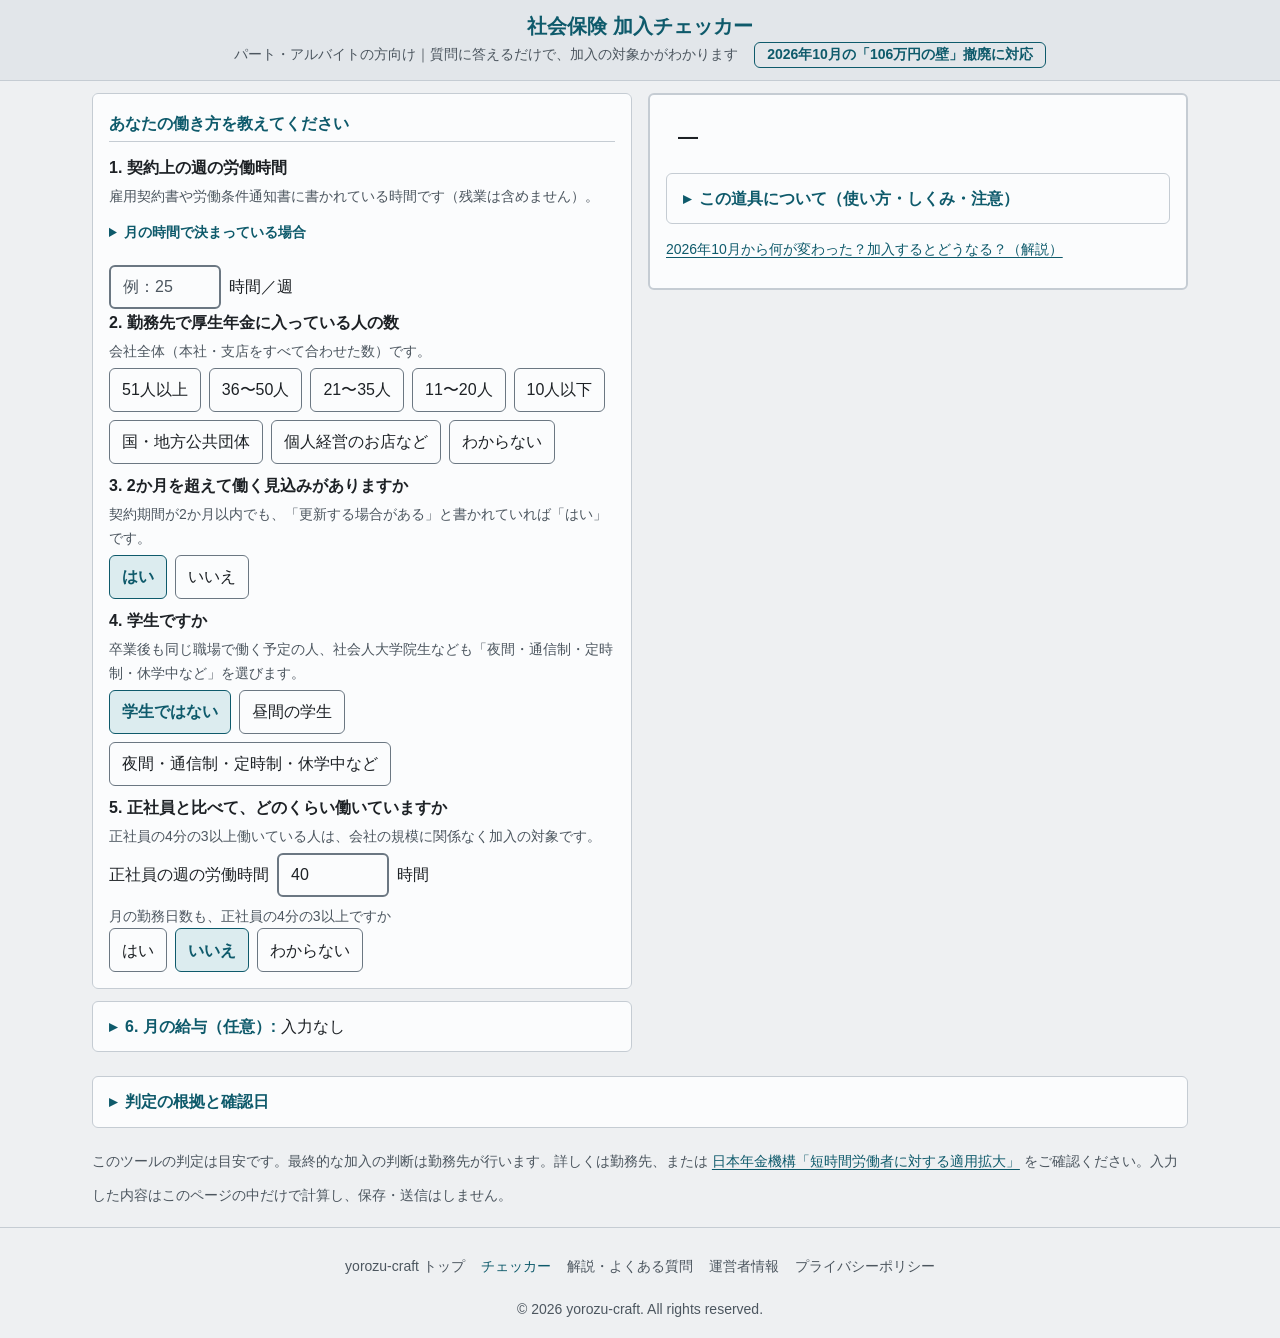
==== index.html @ f006024e "画面に「この道具について」（WRITING 1 章。中身は使い方ページの要約。ROADMAP 7.167 の群 A） Co-Authored-By: Claude Opus 5.5 <noreply@" ====
<!DOCTYPE html>
<html lang="ja">
<head>
  <meta charset="UTF-8">
  <meta name="viewport" content="width=device-width, initial-scale=1.0">
  <title>社会保険 加入チェッカー｜2026年10月の適用拡大・106万円の壁撤廃に対応</title>
  <meta name="description" content="パート・アルバイトの方が、自分が社会保険（厚生年金・健康保険）の加入対象かを質問に答えるだけで確認できる無料ツール。2026年10月の賃金要件（106万円の壁）撤廃と、2027年以降の企業規模要件の縮小に対応。保険料の目安も表示します。">
  <meta name="keywords" content="社会保険,加入条件,パート,アルバイト,106万円の壁,撤廃,2026年10月,適用拡大,週20時間,厚生年金,健康保険">
  <meta name="author" content="yorozu-craft">
  <meta name="robots" content="index, follow">
  <link rel="canonical" href="https://yorozu-craft.com/shaho-check/">

  <meta property="og:title" content="社会保険 加入チェッカー｜2026年10月の適用拡大に対応">
  <meta property="og:description" content="パート・アルバイトの方が、自分が社会保険の加入対象かを質問に答えるだけで確認できる無料ツール。106万円の壁の撤廃に対応。">
  <meta property="og:type" content="website">
  <meta property="og:url" content="https://yorozu-craft.com/shaho-check/">
  <meta property="og:site_name" content="yorozu-craft">
  <meta property="og:locale" content="ja_JP">
  <meta property="og:image" content="https://yorozu-craft.com/shaho-check/og-image.png">
  <meta property="og:image:width" content="1200">
  <meta property="og:image:height" content="630">
  <meta name="twitter:card" content="summary_large_image">
  <meta name="theme-color" content="#eef0f2" media="(prefers-color-scheme: light)">
  <meta name="theme-color" content="#15191d" media="(prefers-color-scheme: dark)">

  <script type="application/ld+json">
  {
    "@context": "https://schema.org",
    "@type": "WebApplication",
    "name": "社会保険 加入チェッカー",
    "description": "パート・アルバイトの方が、社会保険（厚生年金・健康保険）の加入対象かを確認できる無料ツール。2026年10月の賃金要件撤廃と企業規模要件の段階的な縮小に対応。",
    "url": "https://yorozu-craft.com/shaho-check/",
    "applicationCategory": "UtilitiesApplication",
    "operatingSystem": "All",
    "offers": { "@type": "Offer", "price": "0", "priceCurrency": "JPY" },
    "inLanguage": "ja"
  }
  </script>

  <!-- Google AdSense（サイト所有確認 + 広告配信スクリプト） -->
  <meta name="google-adsense-account" content="ca-pub-5375267956079717">
  <script async src="https://pagead2.googlesyndication.com/pagead/js/adsbygoogle.js?client=ca-pub-5375267956079717"
     crossorigin="anonymous"></script>

  <link rel="icon" href="./favicon.svg" type="image/svg+xml">
  <link rel="manifest" href="/manifest.webmanifest">
  <link rel="stylesheet" href="./style.css">
</head>
<body>

  <!-- 上端の固定バー（SCREEN.md 1.1・D59）。判定が出て、結果が画面の外にあるときだけ screen.js が出す。読み込み時は hidden -->
  <div class="fixed-bar" id="fixbar" role="status" hidden>
    <a href="#result"><span id="fixbar-text"></span> ▸ 結果へ</a>
  </div>

  <header class="app-header">
    <h1>社会保険 加入チェッカー</h1>
    <p class="subtitle">パート・アルバイトの方向け｜質問に答えるだけで、加入の対象かがわかります</p>
    <span class="badge">2026年10月の「106万円の壁」撤廃に対応</span>
  </header>

  <main class="app-main">

    <!-- 画面の骨組み「入力 → 結果」（yorozu-plans の docs/SCREEN.md 1.1）。1〜5 の質問 → 判定の結果 → 6（任意）の details -->
    <form id="check-form" novalidate>
      <fieldset class="card req">
      <legend>あなたの働き方を教えてください</legend>

      <!-- 1. 週の労働時間 -->
      <div class="q">
        <label class="q-title" for="weekly-hours">1. 契約上の週の労働時間</label>
        <p class="hint">雇用契約書や労働条件通知書に書かれている時間です（残業は含めません）。</p>
        <details class="more"><summary>月の時間で決まっている場合</summary><p class="hint">「月の時間 × 12 ÷ 52」で週に直します。</p></details>
        <div class="num-row">
          <input type="number" id="weekly-hours" name="weeklyHours" min="0" max="80" step="0.5" inputmode="decimal" placeholder="例：25">
          <span>時間／週</span>
        </div>
      </div>

      <!-- 2. 勤務先の規模 -->
      <fieldset class="q">
        <legend>2. 勤務先で厚生年金に入っている人の数</legend>
        <p class="hint">会社全体（本社・支店をすべて合わせた数）です。</p>
        <div class="choices">
          <label><input type="radio" name="employer" value="51+">51人以上</label>
          <label><input type="radio" name="employer" value="36-50">36〜50人</label>
          <label><input type="radio" name="employer" value="21-35">21〜35人</label>
          <label><input type="radio" name="employer" value="11-20">11〜20人</label>
          <label><input type="radio" name="employer" value="1-10">10人以下</label>
          <label><input type="radio" name="employer" value="public">国・地方公共団体</label>
          <label><input type="radio" name="employer" value="sole">個人経営のお店など</label>
          <label><input type="radio" name="employer" value="unknown">わからない</label>
        </div>
      </fieldset>

      <!-- 3. 雇用期間 -->
      <fieldset class="q">
        <legend>3. 2か月を超えて働く見込みがありますか</legend>
        <p class="hint">契約期間が2か月以内でも、「更新する場合がある」と書かれていれば「はい」です。</p>
        <div class="choices">
          <label><input type="radio" name="overTwoMonths" value="yes" checked>はい</label>
          <label><input type="radio" name="overTwoMonths" value="no">いいえ</label>
        </div>
      </fieldset>

      <!-- 4. 学生 -->
      <fieldset class="q">
        <legend>4. 学生ですか</legend>
        <p class="hint">卒業後も同じ職場で働く予定の人、社会人大学院生なども「夜間・通信制・定時制・休学中など」を選びます。</p>
        <div class="choices">
          <label><input type="radio" name="student" value="none" checked>学生ではない</label>
          <label><input type="radio" name="student" value="daytime">昼間の学生</label>
          <label><input type="radio" name="student" value="other">夜間・通信制・定時制・休学中など</label>
        </div>
      </fieldset>

      <!-- 5. 4分の3基準 -->
      <fieldset class="q">
        <legend>5. 正社員と比べて、どのくらい働いていますか</legend>
        <p class="hint">正社員の4分の3以上働いている人は、会社の規模に関係なく加入の対象です。</p>
        <div class="num-row">
          <label for="fulltime-hours">正社員の週の労働時間</label>
          <input type="number" id="fulltime-hours" name="fullTimeHours" min="1" max="80" step="0.5" value="40" inputmode="decimal">
          <span>時間</span>
        </div>
        <p class="sub-q">月の勤務日数も、正社員の4分の3以上ですか</p>
        <div class="choices">
          <label><input type="radio" name="daysThreeQuarter" value="yes">はい</label>
          <label><input type="radio" name="daysThreeQuarter" value="no" checked>いいえ</label>
          <label><input type="radio" name="daysThreeQuarter" value="unknown">わからない</label>
        </div>
      </fieldset>
      </fieldset>
    </form>

    <!-- 結果（入力に合わせて自動で更新）。必須の 2 問（1 と 2）に答えるまでは「—」 -->
    <section id="result" class="card result result-card" tabindex="-1" aria-live="polite">
      <p id="result-title" class="result-title">—</p>
      <div id="result-body" hidden>
      <h3>判定の理由</h3>
      <ul id="result-reasons"></ul>
      <div id="result-notes-wrap">
        <h3>あわせて確認してください</h3>
        <ul id="result-notes"></ul>
      </div>
      <div id="premium-wrap" hidden>
        <h3>加入した場合の保険料（本人負担・月額）の目安（標準報酬月額の等級で計算）</h3>
        <table class="premium">
          <tbody>
            <tr><th>厚生年金</th><td id="p-pension"></td></tr>
            <tr><th>健康保険</th><td id="p-health"></td></tr>
            <tr><th><a href="../seido-keisan/shienkin/">子ども・子育て支援金</a></th><td id="p-kosodate"></td></tr>
            <tr class="total"><th>合計</th><td id="p-total"></td></tr>
          </tbody>
        </table>
        <p class="small">月の給与を<strong>標準報酬月額の等級</strong>（<span id="p-grade"></span>）に当てはめて計算した目安です（料率は<span id="rates-asof"></span>時点）。実際の等級は勤務先が届け出る額で決まります。<strong>40〜64歳の方は、これに介護保険料が加わります。</strong></p>
        <details class="more">
          <summary>計算のしかたと保険料調整制度</summary>
          <p class="small">等級の額 × 料率 ÷ 2（本人負担）。料率は厚生年金 18.3%、健康保険 9.9%（協会けんぽの全国平均。都道府県や加入する健康保険で違います）、子ども・子育て支援金 0.23%。等級は協会けんぽ・日本年金機構の保険料額表のとおりで、1円未満は50銭以下を切り捨て、50銭を超えると切り上げています。</p>
          <p class="small">勤務先が「保険料調整制度」を使う場合、新たに加入した人の保険料負担が通算3年間軽くなります（軽くなる割合は月収によって異なり、3年目は半分になります）。使うかどうかは勤務先が決めます。</p>
          <ul id="premium-sources" class="sources"></ul>
        </details>
      </div>
      </div>
      <!-- about-tool: 道具の説明（使い方ページの要約。WRITING 1 章） -->
      <details class="about-tool card opt no-print" id="about-tool">
        <summary>この道具について（使い方・しくみ・注意）</summary>
        <h3>社会保険 加入チェッカーでわかること</h3>
        <p>パート・アルバイトの人が、勤め先の社会保険（厚生年金・健康保険）に加入する対象かを、質問に答えて確かめます。2026 年 10 月から「月額賃金 8.8 万円以上」（106 万円の壁）の条件はなくなり、給与の額に関係なく、残る条件を満たせば対象です。</p>
        <h3>使い方の要点</h3>
        <ul>
          <li>契約上の週の労働時間・働く見込みの期間・学生かどうか・勤め先の人数に答えます。</li>
          <li>対象になる場合は、加入したときの保険料の目安も出します。</li>
        </ul>
        <h3>しくみ</h3>
        <p>残る条件は、週の労働時間が 20 時間以上、2 か月を超えて働く見込み、学生ではない、勤め先が厚生年金に入っている人が一定の人数以上の会社、の 4 つです。会社の人数の条件は 2035 年 10 月までに段階的になくなります。</p>
        <h3>注意</h3>
        <p>正社員の所定労働時間・日数の 4 分の 3 以上働いている人は、ほかの条件に関係なく対象です。130 万円の壁（配偶者の扶養）は別の仕組みです。</p>
      </details>
      <!-- /about-tool -->

      <p class="small guide-link"><a href="./guide.html">2026年10月から何が変わった？加入するとどうなる？（解説）</a></p>
    </section>

    <!-- 6. 保険料の目安（任意）。結果の後ろの details（SCREEN.md 1.1 の 4）。入力欄は form 属性で check-form に入れる -->
    <details class="card opt" id="opt-wage">
      <summary>6. 月の給与（任意）: <span class="opt-state"></span></summary>
      <div class="q">
        <label class="q-title" for="monthly-wage">6. 月の給与（任意・保険料の目安を出すため）</label>
        <p class="hint">通勤手当や毎月の手当を含めた、1か月の給与の総額です（賞与は除きます）。</p>
        <div class="num-row">
          <input type="number" id="monthly-wage" name="monthlyWage" form="check-form" min="0" step="1000" inputmode="numeric" placeholder="例：100000">
          <span>円／月</span>
        </div>
      </div>
    </details>

    <!-- 判定の根拠と確認日は details に（WRITING.md: 条文・出典の列挙は折りたたむ）。確認日から 6 か月たった注意は、閉じていても見えるよう外に出す -->
    <p id="stale-warning" class="stale" hidden>最終確認日から6か月以上たっています。制度が変わっている可能性があるため、下の公式ページで最新の情報をご確認ください。</p>
    <details class="card opt basis" id="basis">
      <summary id="basis-heading">判定の根拠と確認日</summary>
      <p>根拠: 令和7年年金制度改正法（2025年6月13日成立）、日本年金機構・厚生労働省の公式ページ。最終確認日 <time id="checked-date"></time>。</p>
      <dl class="info-list">
        <dt>根拠となる法律</dt>
        <dd>社会経済の変化を踏まえた年金制度の機能強化のための国民年金法等の一部を改正する等の法律（令和7年年金制度改正法。2025年6月13日成立）</dd>
        <dt>主な改正</dt>
        <dd>2026年10月：月額賃金8.8万円以上の条件を撤廃<br>2027年10月〜2035年10月：会社の規模の条件を段階的に縮小・撤廃</dd>
      </dl>
      <ul id="sources" class="sources"></ul>
    </details>

    <p class="disclaimer">
      このツールの判定は目安です。最終的な加入の判断は勤務先が行います。詳しくは勤務先、または
      <a href="https://www.nenkin.go.jp/service/kounen/tekiyo/jigyosho/tanjikan.html" target="_blank" rel="noopener noreferrer">日本年金機構「短時間労働者に対する適用拡大」</a>
      をご確認ください。入力した内容はこのページの中だけで計算し、保存・送信はしません。
    </p>

  </main>

  <footer class="app-footer">
    <nav class="footer-nav" aria-label="フッターナビゲーション">
      <ul>
        <li><a href="../">yorozu-craft トップ</a></li>
        <li><a href="./" aria-current="page">チェッカー</a></li>
        <li><a href="./guide.html">解説・よくある質問</a></li>
        <li><a href="../about.html">運営者情報</a></li>
        <li><a href="../privacy-policy.html">プライバシーポリシー</a></li>
      </ul>
    </nav>
    <p>&copy; 2026 yorozu-craft. All rights reserved.</p>
    <!-- AD_PLACEHOLDER: 広告の位置を指定する場合はここに AdSense の広告ユニットを入れる（今は全ページの <head> のタグによる自動広告） -->
  </footer>

  <script src="./judge.js"></script>
  <script src="./screen.js"></script>
  <script src="./app.js"></script>
  <!-- Cloudflare Web Analytics（Cookie を使わないアクセス解析） --><script type='module' src='https://static.cloudflareinsights.com/beacon.min.js' data-cf-beacon='{"token": "b79bf821e1fd4b6683866d493b1de426"}'></script><!-- End Cloudflare Web Analytics -->
</body>
</html>
---- style.css ----
/* ====================
   社会保険 加入チェッカー — yorozu-craft 共通の和紙風の配色
   =========================== */
/* yorozu-common:begin v2 — サイト共通の土台と皮。正本は youheioonuki.github.io の tools/common/v2/base.css と skin.css（yorozu-plans DESIGN.md）。
   この begin〜end の間は手で直さない（tools/sync-common.mjs で全ツールに配る。ツール固有の上書きは end の後に書く） */
/* yorozu-common v2 土台の層（yorozu-plans ROADMAP 7.98 D369、DESIGN.md）。すべてのページ（見せる・遊ぶ・世界を持つページも）に当てる。
   見た目（色・字・面）は持たない: リセット、押せる高さ、フォーカスの輪、入力の字の大きさ、読み上げの隠し字、動きを減らす設定、印刷で広告を出さない。
   色の値は各ページか共通の皮（skin.css）が --focus-ring・--focus・--muted・--error を決める。無ければ下の既定
   出どころ（v1 から引き継ぎ。2026-10-03 確認、yorozu-plans 企画書 59）: デジタル庁デザインシステム https://design.digital.go.jp/dads/ のコンテンツを加工して作成
   （フォーカスの輪・字の大きさの下限・入力欄のエラー表示。値は @digital-go-jp/design-tokens 2.0.1、MIT, (c) 2023 デジタル庁）。
   GOV.UK Frontend 6.5.1（MIT, (c) Crown copyright）の考え方: visually-hidden、エラーの文の前に読み上げ用の語 */
:root { --tap: 44px; --sp-1: 0.25rem; --sp-2: 0.5rem; --sp-3: 0.75rem; --sp-4: 1rem; --sp-6: 1.5rem; --sp-8: 2rem; --fs-s: 0.875rem; --fs-m: 1rem; --fs-l: 1.25rem; --fs-xl: 1.625rem; }
*, *::before, *::after { box-sizing: border-box; margin: 0; padding: 0; }
[hidden] { display: none !important; }
html { -webkit-text-size-adjust: 100%; text-size-adjust: 100%; }
:where(a, button, input, select, textarea, summary, [tabindex]):focus-visible {
  outline: 4px solid var(--focus-ring, #000); outline-offset: 2px; box-shadow: 0 0 0 2px var(--focus, #ffd43d);
}
@media (forced-colors: active) { :where(a, button, input, select, textarea, summary):focus-visible { outline-color: Highlight; } }
:where(input, select, textarea, button) { font: inherit; color: inherit; }
:where(input:not([type="checkbox"]):not([type="radio"]):not([type="range"]), select, textarea) { font-size: max(1rem, 16px); }
:where(button, summary, [role="button"]) { min-height: var(--tap); }
/* 1 つだけで置くリンク（nav の並び、使い方から道具へ戻るカード、言語の切り替え、パンくず）も押せる高さに。文中のリンクは対象外（WCAG 2.5.8。K192 の全巡回） */
:where(nav li > a, p.card > a:only-child, .lang-switch a, .crumb a) { display: inline-flex; align-items: center; min-height: var(--tap); }
[aria-invalid="true"] { border-color: var(--error, #ce0000) !important; }
.field-error { color: var(--error, #ce0000); font-weight: 700; margin-top: var(--sp-1); }
.visually-hidden {
  position: absolute !important; width: 1px !important; height: 1px !important; margin: 0 !important; padding: 0 !important;
  overflow: hidden !important; clip-path: inset(50%) !important; white-space: nowrap !important; border: 0 !important;
}
@media (prefers-reduced-motion: reduce) { *, *::before, *::after { animation-duration: 0.01ms !important; animation-iteration-count: 1 !important; transition-duration: 0.01ms !important; scroll-behavior: auto !important; } }
@media print { ins.adsbygoogle, .google-auto-placed, iframe[id^="aswift"], iframe[id^="google_ads"] { display: none !important; } }
/* yorozu-common v2 共通の皮（B「静かな道具」。yorozu-plans ROADMAP 7.94〜7.99 D364・D366・D369、正典は DESIGN.md）。
   当てるのは計算・制度・道具・読み物・案内（docs/content-classes.csv の「皮」が「共通」）。base.css の後、ページ自身の CSS の前に読む（ページが上書きできる）。
   土台だけのページは <html data-skin="base">（CSV の「皮」から機械で付ける）で、この皮はすべて外れる。同じ CSS を共通と土台のページが使っていても出し分けられる。
   どの規則も :where() で詳細度を上げない（トークンは 0、要素の規則は要素 1 つ分のまま）。影・装飾・2 色以上の強調・端末依存の明朝は使わない */
:where(html:not([data-skin="base"])) {
  color-scheme: light dark;
  --bg: #eef0f2; --bg-2: #e2e6ea; --card: #fbfcfd; --text: #1d2125; --muted: #4c565f;
  --accent: #0e5a6b; --accent-soft: #dcecef; --on-accent: #ffffff;
  --border: #c5ccd3; --input-border: #6b7782;
  --error: #ce0000; --ok: #197a4b; --focus: #ffd43d; --focus-ring: #000;
  --font-ui: "Noto Sans JP", "Noto Sans CJK JP", "Hiragino Sans", "Hiragino Kaku Gothic ProN", Meiryo, sans-serif;
  --lh-body: 1.7; --lh-tight: 1.4; --radius: 6px; --line-input: 2px;
}
@media (prefers-color-scheme: dark) {
  :where(html:not([data-skin="base"])) {
    --bg: #15191d; --bg-2: #1c2227; --card: #1a1f24; --text: #e8ecef; --muted: #a8b3bc;
    --accent: #6fc3d4; --accent-soft: #14323a; --on-accent: #0b1a1e;
    --border: #2f373e; --input-border: #7a8792; --error: #ff8a7a; --ok: #6fcf97; --focus: #000; --focus-ring: #ffd43d;
  }
}
:where(html:not([data-skin="base"])) body { font-family: var(--font-ui); background: var(--bg); color: var(--text); line-height: var(--lh-body); font-variant-numeric: tabular-nums; }
:where(html:not([data-skin="base"])) h1 { font-size: var(--fs-xl); font-weight: 800; line-height: var(--lh-tight); }
:where(html:not([data-skin="base"])) h2 { font-size: var(--fs-l); font-weight: 800; line-height: var(--lh-tight); }
:where(html:not([data-skin="base"])) h3 { font-size: var(--fs-m); font-weight: 800; }
:where(html:not([data-skin="base"])) a { color: var(--accent); text-decoration-thickness: 1px; text-underline-offset: 3px; }
@media (hover: hover) { :where(html:not([data-skin="base"])) a:hover { text-decoration-thickness: 3px; } }
:where(html:not([data-skin="base"])) :where(input, textarea)::placeholder { color: var(--muted); opacity: 1; }
/* 部品: 入力の箱 */
:where(html:not([data-skin="base"])) :where(input:not([type="checkbox"]):not([type="radio"]):not([type="range"]), select, textarea) { border: var(--line-input) solid var(--input-border); border-radius: var(--radius); background: var(--card); min-height: var(--tap); padding: var(--sp-1) var(--sp-3); }
:where(html:not([data-skin="base"])) :where(input, select, textarea):focus { border-color: var(--text); }
/* 部品: ボタン（主は塗り、副は線） */
:where(html:not([data-skin="base"])) :where(button, .btn) { border: 1px solid var(--input-border); border-radius: var(--radius); background: var(--card); color: var(--text); font-weight: 700; padding: 0 var(--sp-4); cursor: pointer; }
:where(html:not([data-skin="base"])) :where(button[type="submit"], .btn-primary) { background: var(--accent); border-color: var(--accent); color: var(--on-accent); }
/* <a> のボタンは a { color } に負けないよう、詳細度を 1 段だけ上げる（D416。主は副の後に書いて勝たせる） */
:where(html:not([data-skin="base"])) a.btn { color: var(--text); }
:where(html:not([data-skin="base"])) a.btn-primary { color: var(--on-accent); }
/* 部品: チップ・面・折りたたみ（開閉の印 ▶ を残すため list-item のまま、高さは上下の余白と土台の min-height で）・結果の数字・注意の帯・固定バー */
:where(html:not([data-skin="base"])) :where(.chip) { display: inline-flex; align-items: center; min-height: var(--tap); padding: 0 var(--sp-3); border: 1px solid var(--input-border); border-radius: var(--radius); color: var(--text); text-decoration: none; font-weight: 700; }
:where(html:not([data-skin="base"])) :where(.card) { background: var(--card); border: 1px solid var(--border); border-radius: var(--radius); padding: var(--sp-4); }
:where(html:not([data-skin="base"])) :where(details) > summary { padding-block: var(--sp-2); cursor: pointer; font-weight: 700; }
:where(html:not([data-skin="base"])) :where(.result-num, .money, output) { font-size: var(--fs-xl); font-weight: 800; }
:where(html:not([data-skin="base"])) :where(.notice, [data-keep]) { border-left: 4px solid var(--text); background: var(--bg-2); padding: var(--sp-2) var(--sp-3); }
:where(html:not([data-skin="base"])) :where(.fixed-bar) { position: sticky; bottom: 0; background: var(--card); border-top: 1px solid var(--border); padding: var(--sp-2) var(--sp-4); }
/* yorozu-common:end */

/* ページ固有: 判定の色（加入の対象 --ok・対象外 --muted・確認が必要 --warn）。地は面の色に混ぜて作る */
:root { --warn: #8a5a00; }
@media (prefers-color-scheme: dark) { :root { --warn: #e0b050; } }

/* ヘッダー */
.app-header { text-align: center; padding: var(--sp-3) var(--sp-4); background: var(--bg-2); border-bottom: 1px solid var(--border); }
.app-header h1 { color: var(--accent); font-size: var(--fs-l); }
.app-header .subtitle { font-size: var(--fs-s); color: var(--muted); margin-top: var(--sp-1); }
.app-header > p { max-width: 40em; margin-left: auto; margin-right: auto; }
.badge { display: inline-block; margin-top: var(--sp-2); padding: 0 var(--sp-3); border: 1px solid var(--accent); border-radius: var(--radius); color: var(--accent); font-size: var(--fs-s); font-weight: 700; }

/* レイアウト: スマホは 1 列（質問 → 判定 → 6 → 根拠）、PC は質問を左・判定を右の 2 列（SCREEN 0 章の 7・D371） */
.app-main { max-width: 680px; margin: 0 auto; padding: var(--sp-3); display: grid; gap: var(--sp-3); }
.app-main > * { min-width: 0; }
fieldset.card { min-width: 0; }
@media (min-width: 960px) {
  .app-header { padding: var(--sp-3) var(--sp-4); }
  .app-header h1 { font-size: var(--fs-l); }
  .app-header .subtitle { display: inline; margin-right: var(--sp-3); }
  .badge { margin-top: 0; }
  .app-main { max-width: 1120px; grid-template-columns: minmax(0, 1fr) minmax(0, 1fr); grid-template-areas: "form result" "opt result" "stale stale" "basis basis" "disc disc"; align-items: start; padding-block: var(--sp-3); gap: var(--sp-3) var(--sp-4); }
  #check-form { grid-area: form; }
  #result { grid-area: result; position: sticky; top: var(--sp-3); }
  #opt-wage { grid-area: opt; }
  #stale-warning { grid-area: stale; }
  #basis { grid-area: basis; }
  .disclaimer { grid-area: disc; }
}

/* 質問 */
.q { border: none; margin-bottom: var(--sp-2); }
.q:last-of-type { margin-bottom: 0; }
.q legend, .q > label.q-title { display: block; font-weight: 700; margin-bottom: var(--sp-1); }
.q .hint { font-size: var(--fs-s); color: var(--muted); margin-bottom: var(--sp-1); }
.num-row { display: flex; align-items: center; gap: var(--sp-2); flex-wrap: wrap; }
.num-row input[type="number"] { width: 7rem; }
.sub-q { margin-top: var(--sp-2); font-size: var(--fs-s); color: var(--muted); }
.req > legend {
  float: left; width: 100%;   /* legend を枠の上に載せず、見出しと同じ見た目で枠の中に置く */
  font-size: var(--fs-m); font-weight: 800; color: var(--accent);
  border-bottom: 1px solid var(--border); padding-bottom: var(--sp-1); margin-bottom: var(--sp-3);
}
.req > legend + * { clear: both; }

/* ラジオを押しやすい選択肢に（見えない入力を枠が包む） */
.choices { display: flex; flex-wrap: wrap; gap: var(--sp-2); }
.choices label { position: relative; display: inline-flex; align-items: center; min-height: var(--tap); padding: 0 var(--sp-3); border: 1px solid var(--input-border); border-radius: var(--radius); background: var(--card); cursor: pointer; user-select: none; }
.choices input { position: absolute; opacity: 0; inset: 0; width: 100%; height: 100%; cursor: pointer; }
.choices label:has(input:focus-visible) { outline: 4px solid var(--focus-ring); outline-offset: 2px; box-shadow: 0 0 0 2px var(--focus); }   /* 見えない選択肢の代わりに枠へ共通の輪（DADS） */
.choices label:has(input:checked) { border-color: var(--accent); background: var(--accent-soft); color: var(--accent); font-weight: 700; }

/* 結果 */
.result { border-width: 2px; }
.result.covered { border-color: var(--ok); }
.result.not { border-color: var(--muted); }
.result.check { border-color: var(--warn); }
.result-title { font-size: var(--fs-l); font-weight: 800; padding: var(--sp-2) var(--sp-3); border-radius: var(--radius); margin-bottom: var(--sp-3); }
.covered .result-title { background: color-mix(in srgb, var(--ok) 14%, var(--card)); color: var(--ok); }
.not .result-title { background: var(--bg-2); color: var(--muted); }
.check .result-title { background: color-mix(in srgb, var(--warn) 14%, var(--card)); color: var(--warn); }
.result h3 { margin: var(--sp-3) 0 var(--sp-1); }
.result ul { padding-left: var(--sp-6); }
.result li + li { margin-top: var(--sp-1); }
.result-card { scroll-margin-top: 56px; }   /* 固定バー（44px）で見出しが隠れないように */
.result-card:focus { outline: none; }
.guide-link { margin-top: var(--sp-3); }

/* 保険料の目安 */
.premium { width: 100%; border-collapse: collapse; margin-top: var(--sp-1); }
.premium th, .premium td { padding: var(--sp-1); border-bottom: 1px solid var(--border); text-align: left; }
.premium td { text-align: right; }
.premium tr.total th, .premium tr.total td { font-weight: 800; border-bottom: none; }
.small { font-size: var(--fs-s); color: var(--muted); margin-top: var(--sp-1); }

/* 読みもの */
.content h2 { margin-top: var(--sp-1); margin-bottom: var(--sp-2); }
.content h3 { margin: var(--sp-4) 0 var(--sp-1); }
.content p + p { margin-top: var(--sp-2); }
.content ul, .content ol { padding-left: var(--sp-6); margin: var(--sp-1) 0; }
.cta { text-align: center; }
.schedule { width: 100%; border-collapse: collapse; margin: var(--sp-2) 0; }
.schedule th, .schedule td { border: 1px solid var(--border); padding: var(--sp-2); text-align: left; }
.schedule th { background: var(--bg-2); }
.schedule tr.now td { background: var(--accent-soft); font-weight: 700; }
.faq dt { font-weight: 700; margin-top: var(--sp-4); }
.faq dt::before { content: 'Q. '; color: var(--accent); }
.faq dd { font-size: var(--fs-s); color: var(--muted); padding: var(--sp-1) 0 var(--sp-2) var(--sp-4); border-bottom: 1px solid var(--border); }
.info-list { display: grid; grid-template-columns: max-content 1fr; gap: var(--sp-2) var(--sp-4); }
.info-list dt { font-weight: 700; }
.info-list dd { color: var(--muted); }

/* 注意書き */
.disclaimer { font-size: var(--fs-s); color: var(--muted); }

/* フッター */
.app-footer { text-align: center; padding: var(--sp-4); font-size: var(--fs-s); color: var(--muted); border-top: 1px solid var(--border); margin-top: var(--sp-2); }
.footer-nav ul { list-style: none; display: flex; justify-content: center; flex-wrap: wrap; gap: var(--sp-1) var(--sp-4); margin-bottom: var(--sp-2); }
.footer-nav a { color: var(--muted); text-decoration: none; display: inline-block; padding-block: 0.6875rem; }   /* 押せる高さ 44px */
.footer-nav a:hover, .footer-nav a[aria-current="page"] { color: var(--accent); }

/* 判定の根拠と確認日 */
.basis .info-list { margin-bottom: var(--sp-2); }
.sources { font-size: var(--fs-m); padding-left: var(--sp-6); }
.sources li + li { margin-top: var(--sp-1); }
.stale { background: color-mix(in srgb, var(--warn) 14%, var(--card)); color: var(--warn); border-radius: var(--radius); padding: var(--sp-2) var(--sp-3); font-weight: 700; }

/* 折りたたみ（補足・条文・出典の一覧はここに入れる） */
details.more { margin: var(--sp-1) 0 var(--sp-2); }
details.more > summary { color: var(--accent); font-size: var(--fs-s); }
details.more[open] > summary { margin-bottom: var(--sp-1); }

/* くわしく入れる（details）。summary の .opt-state に今の状態を出す（screen.js の detailsSummary） */
details.card.opt { padding-block: 0; }
details.card.opt > summary { display: block; min-height: var(--tap); padding-block: 0.6875rem; color: var(--accent); list-style: none; }
details.card.opt > summary::-webkit-details-marker { display: none; }
details.card.opt > summary::before { content: '▸'; margin-right: var(--sp-2); }
details.card.opt[open] > summary::before { content: '▾'; }
details.card.opt[open] { padding-bottom: var(--sp-3); }
details.card.opt[open] > summary { border-bottom: 1px solid var(--border); margin-bottom: var(--sp-3); }
.opt-state { color: var(--text); font-weight: 400; }

/* 固定バー（SCREEN 0 章の 3・D59・D413）: 上端に 1 行、高さ 44px。下端は AdSense のアンカー広告が使う。読み込み時は hidden（screen.js が出し入れする） */
.fixed-bar { position: fixed; top: 0; bottom: auto; left: 0; right: 0; z-index: 50; height: 44px; padding: 0; border-top: 0; border-bottom: 2px solid var(--accent); }
.fixed-bar a { display: block; max-width: 720px; margin: 0 auto; padding: 0 var(--sp-4); height: 42px; line-height: 42px; text-align: center; white-space: nowrap; overflow: hidden; text-overflow: ellipsis; font-weight: 700; text-decoration: none; }
.fixed-bar a:focus-visible { outline-offset: -4px; }   /* 共通の輪を内側に（端で切れないように） */

@media print {
  .fixed-bar { display: none !important; }
  /* 印刷では折りたたみの中も出す */
  main details::details-content { content-visibility: visible; display: block; }
  main details > summary::before { content: none; }
}

/* 1 行に 1 つのリンク（使い方への行・案内のカード・出典の一覧）も押せる高さに（DESIGN の 44px。K192 段 3 の 4 の検収） */
:where(html:not([data-skin="base"])) :where(p, li) > a:only-child { display: inline-flex; align-items: center; min-height: var(--tap); }
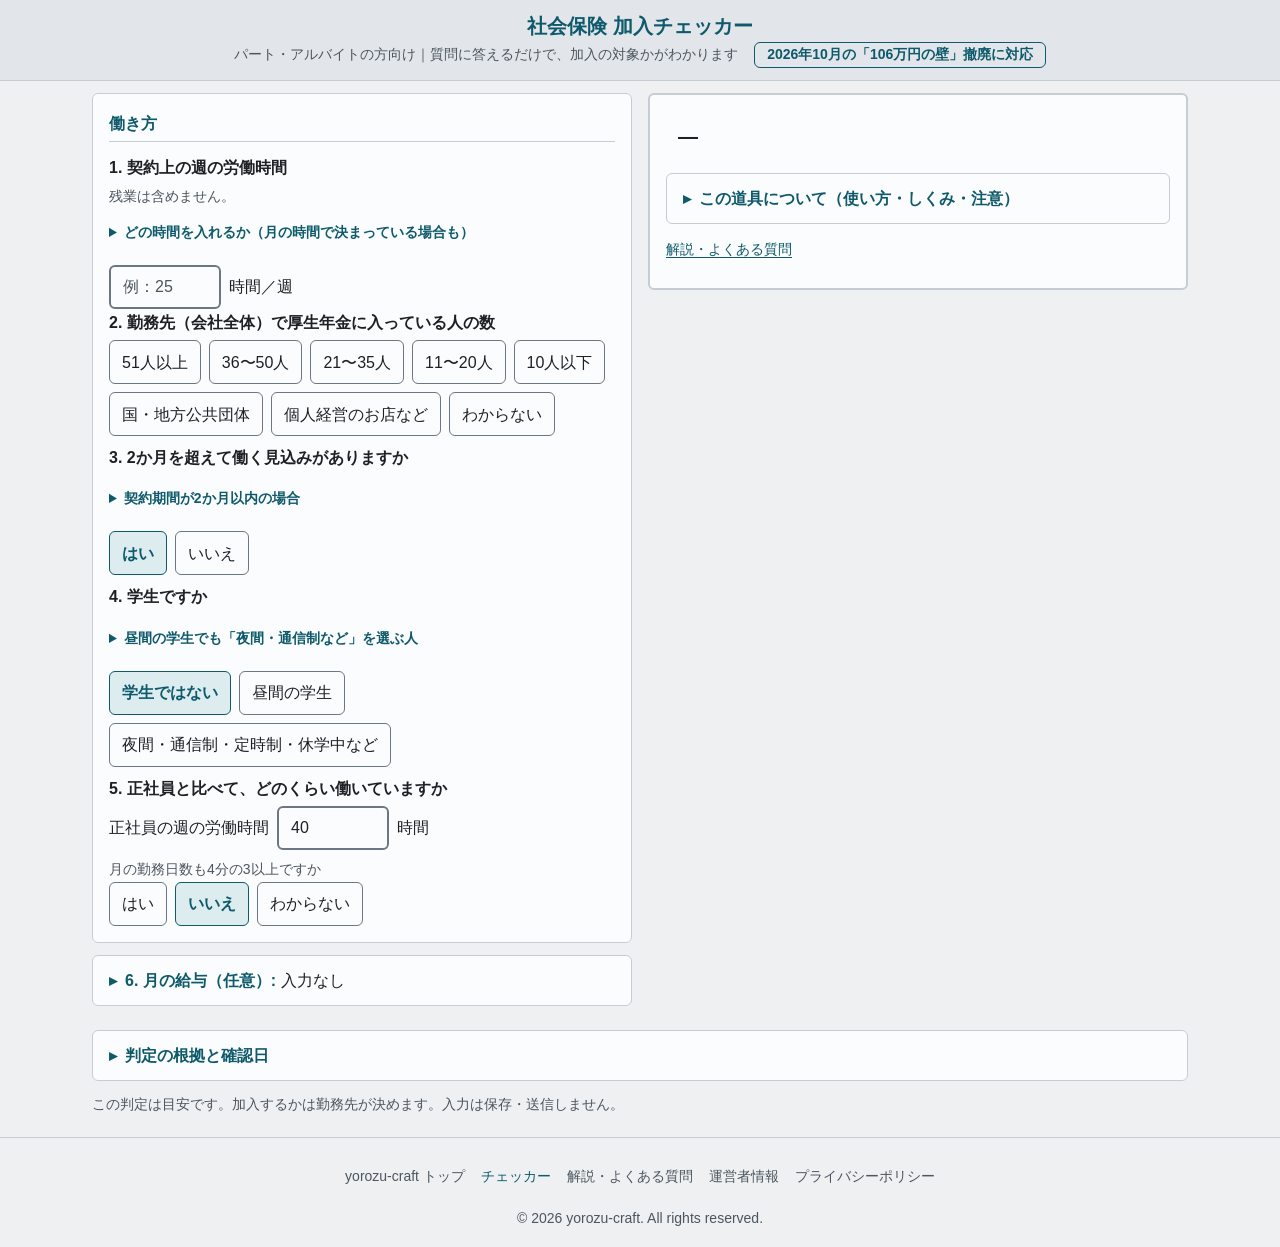
==== commit c4af9fb1: "Q-212 本文を上限に収める（index 763→397 字、guide 2,475→1,488 字・FAQ 7→5・h2 7→6） index: 長い補助文（期間・学生）を details.mor" ====
--- a/index.html
+++ b/index.html
@@ -64,13 +64,13 @@
     <!-- 画面の骨組み「入力 → 結果」（yorozu-plans の docs/SCREEN.md 1.1）。1〜5 の質問 → 判定の結果 → 6（任意）の details -->
     <form id="check-form" novalidate>
       <fieldset class="card req">
-      <legend>あなたの働き方を教えてください</legend>
+      <legend>働き方</legend>
 
       <!-- 1. 週の労働時間 -->
       <div class="q">
         <label class="q-title" for="weekly-hours">1. 契約上の週の労働時間</label>
-        <p class="hint">雇用契約書や労働条件通知書に書かれている時間です（残業は含めません）。</p>
-        <details class="more"><summary>月の時間で決まっている場合</summary><p class="hint">「月の時間 × 12 ÷ 52」で週に直します。</p></details>
+        <p class="hint">残業は含めません。</p>
+        <details class="more"><summary>どの時間を入れるか（月の時間で決まっている場合も）</summary><p class="hint">雇用契約書か労働条件通知書に書かれている時間です。月の時間で決まっているときは「月の時間 × 12 ÷ 52」で週に直します。</p></details>
         <div class="num-row">
           <input type="number" id="weekly-hours" name="weeklyHours" min="0" max="80" step="0.5" inputmode="decimal" placeholder="例：25">
           <span>時間／週</span>
@@ -79,8 +79,7 @@
 
       <!-- 2. 勤務先の規模 -->
       <fieldset class="q">
-        <legend>2. 勤務先で厚生年金に入っている人の数</legend>
-        <p class="hint">会社全体（本社・支店をすべて合わせた数）です。</p>
+        <legend>2. 勤務先（会社全体）で厚生年金に入っている人の数</legend>
         <div class="choices">
           <label><input type="radio" name="employer" value="51+">51人以上</label>
           <label><input type="radio" name="employer" value="36-50">36〜50人</label>
@@ -96,7 +95,7 @@
       <!-- 3. 雇用期間 -->
       <fieldset class="q">
         <legend>3. 2か月を超えて働く見込みがありますか</legend>
-        <p class="hint">契約期間が2か月以内でも、「更新する場合がある」と書かれていれば「はい」です。</p>
+        <details class="more"><summary>契約期間が2か月以内の場合</summary><p class="hint">「更新する場合がある」と書かれていれば「はい」です。</p></details>
         <div class="choices">
           <label><input type="radio" name="overTwoMonths" value="yes" checked>はい</label>
           <label><input type="radio" name="overTwoMonths" value="no">いいえ</label>
@@ -106,7 +105,7 @@
       <!-- 4. 学生 -->
       <fieldset class="q">
         <legend>4. 学生ですか</legend>
-        <p class="hint">卒業後も同じ職場で働く予定の人、社会人大学院生なども「夜間・通信制・定時制・休学中など」を選びます。</p>
+        <details class="more"><summary>昼間の学生でも「夜間・通信制など」を選ぶ人</summary><p class="hint">卒業後も同じ職場で働く予定の人、社会人大学院生などです。</p></details>
         <div class="choices">
           <label><input type="radio" name="student" value="none" checked>学生ではない</label>
           <label><input type="radio" name="student" value="daytime">昼間の学生</label>
@@ -117,13 +116,12 @@
       <!-- 5. 4分の3基準 -->
       <fieldset class="q">
         <legend>5. 正社員と比べて、どのくらい働いていますか</legend>
-        <p class="hint">正社員の4分の3以上働いている人は、会社の規模に関係なく加入の対象です。</p>
         <div class="num-row">
           <label for="fulltime-hours">正社員の週の労働時間</label>
           <input type="number" id="fulltime-hours" name="fullTimeHours" min="1" max="80" step="0.5" value="40" inputmode="decimal">
           <span>時間</span>
         </div>
-        <p class="sub-q">月の勤務日数も、正社員の4分の3以上ですか</p>
+        <p class="sub-q">月の勤務日数も4分の3以上ですか</p>
         <div class="choices">
           <label><input type="radio" name="daysThreeQuarter" value="yes">はい</label>
           <label><input type="radio" name="daysThreeQuarter" value="no" checked>いいえ</label>
@@ -144,7 +142,7 @@
         <ul id="result-notes"></ul>
       </div>
       <div id="premium-wrap" hidden>
-        <h3>加入した場合の保険料（本人負担・月額）の目安（標準報酬月額の等級で計算）</h3>
+        <h3>保険料の目安（本人負担・月額）</h3>
         <table class="premium">
           <tbody>
             <tr><th>厚生年金</th><td id="p-pension"></td></tr>
@@ -153,10 +151,10 @@
             <tr class="total"><th>合計</th><td id="p-total"></td></tr>
           </tbody>
         </table>
-        <p class="small">月の給与を<strong>標準報酬月額の等級</strong>（<span id="p-grade"></span>）に当てはめて計算した目安です（料率は<span id="rates-asof"></span>時点）。実際の等級は勤務先が届け出る額で決まります。<strong>40〜64歳の方は、これに介護保険料が加わります。</strong></p>
+        <p class="small">標準報酬月額の等級（<span id="p-grade"></span>）と<span id="rates-asof"></span>時点の料率で計算。<strong>40〜64歳は介護保険料が加わります。</strong></p>
         <details class="more">
           <summary>計算のしかたと保険料調整制度</summary>
-          <p class="small">等級の額 × 料率 ÷ 2（本人負担）。料率は厚生年金 18.3%、健康保険 9.9%（協会けんぽの全国平均。都道府県や加入する健康保険で違います）、子ども・子育て支援金 0.23%。等級は協会けんぽ・日本年金機構の保険料額表のとおりで、1円未満は50銭以下を切り捨て、50銭を超えると切り上げています。</p>
+          <p class="small">月の給与を標準報酬月額の等級に当てはめ、等級の額 × 料率 ÷ 2（本人負担）。実際の等級は勤務先が届け出る額で決まります。料率は厚生年金 18.3%、健康保険 9.9%（協会けんぽの全国平均。都道府県や加入する健康保険で違います）、子ども・子育て支援金 0.23%。等級は協会けんぽ・日本年金機構の保険料額表のとおりで、1円未満は50銭以下を切り捨て、50銭を超えると切り上げています。</p>
           <p class="small">勤務先が「保険料調整制度」を使う場合、新たに加入した人の保険料負担が通算3年間軽くなります（軽くなる割合は月収によって異なり、3年目は半分になります）。使うかどうかは勤務先が決めます。</p>
           <ul id="premium-sources" class="sources"></ul>
         </details>
@@ -179,7 +177,7 @@
       </details>
       <!-- /about-tool -->
 
-      <p class="small guide-link"><a href="./guide.html">2026年10月から何が変わった？加入するとどうなる？（解説）</a></p>
+      <p class="small guide-link"><a href="./guide.html">解説・よくある質問</a></p>
     </section>
 
     <!-- 6. 保険料の目安（任意）。結果の後ろの details（SCREEN.md 1.1 の 4）。入力欄は form 属性で check-form に入れる -->
@@ -196,7 +194,7 @@
     </details>
 
     <!-- 判定の根拠と確認日は details に（WRITING.md: 条文・出典の列挙は折りたたむ）。確認日から 6 か月たった注意は、閉じていても見えるよう外に出す -->
-    <p id="stale-warning" class="stale" hidden>最終確認日から6か月以上たっています。制度が変わっている可能性があるため、下の公式ページで最新の情報をご確認ください。</p>
+    <p id="stale-warning" class="stale" hidden>最終確認日から6か月以上たちました。下の公式ページで確かめてください。</p>
     <details class="card opt basis" id="basis">
       <summary id="basis-heading">判定の根拠と確認日</summary>
       <p>根拠: 令和7年年金制度改正法（2025年6月13日成立）、日本年金機構・厚生労働省の公式ページ。最終確認日 <time id="checked-date"></time>。</p>
@@ -210,9 +208,7 @@
     </details>
 
     <p class="disclaimer">
-      このツールの判定は目安です。最終的な加入の判断は勤務先が行います。詳しくは勤務先、または
-      <a href="https://www.nenkin.go.jp/service/kounen/tekiyo/jigyosho/tanjikan.html" target="_blank" rel="noopener noreferrer">日本年金機構「短時間労働者に対する適用拡大」</a>
-      をご確認ください。入力した内容はこのページの中だけで計算し、保存・送信はしません。
+      この判定は目安です。加入するかは勤務先が決めます。入力は保存・送信しません。
     </p>
 
   </main>
@@ -231,6 +227,7 @@
     <!-- AD_PLACEHOLDER: 広告の位置を指定する場合はここに AdSense の広告ユニットを入れる（今は全ページの <head> のタグによる自動広告） -->
   </footer>
 
+  <script src="./used.js"></script>
   <script src="./judge.js"></script>
   <script src="./screen.js"></script>
   <script src="./app.js"></script>
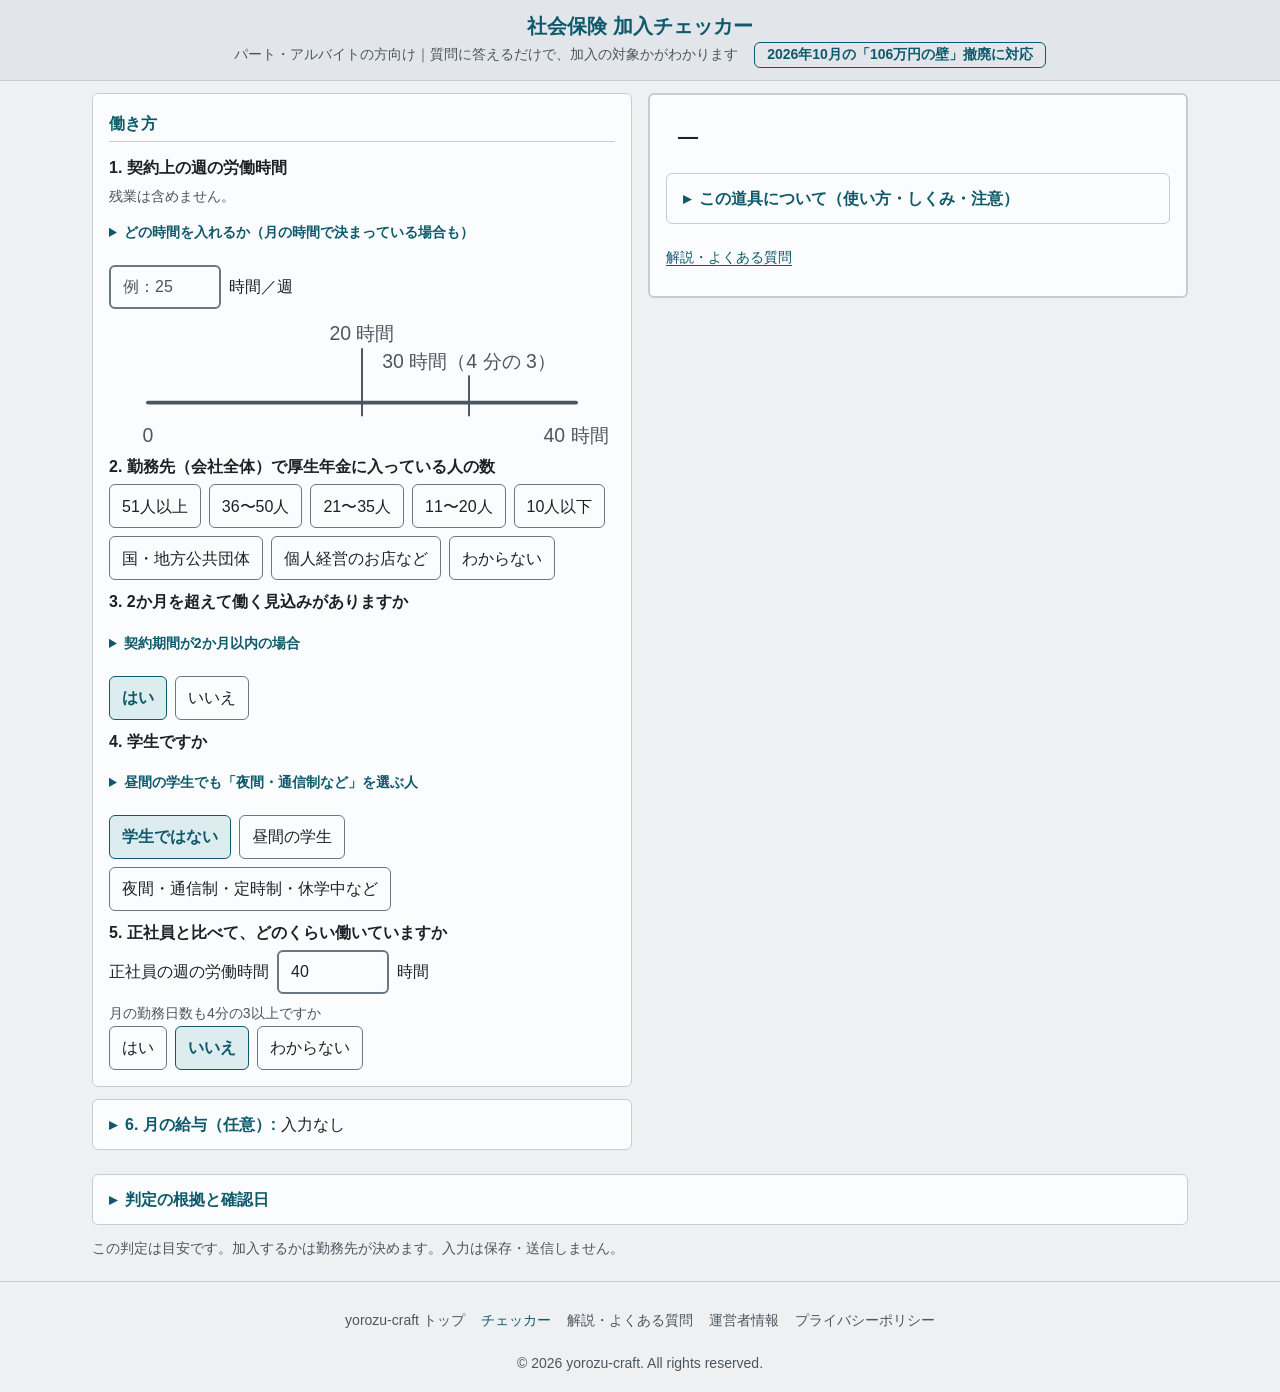
==== commit 2c14c0e0: "1. の欄の下に、週の労働時間の線（Q-526）: 印を引く・← → で欄の値が 0.5 時間ずつ変わり、欄の input の道で結果を出し直す - judge.js: 20 時間と 4 分の 3 を" ====
--- a/index.html
+++ b/index.html
@@ -75,6 +75,8 @@
           <input type="number" id="weekly-hours" name="weeklyHours" min="0" max="80" step="0.5" inputmode="decimal" placeholder="例：25">
           <span>時間／週</span>
         </div>
+        <!-- 週の労働時間の線（app.js の renderHoursLine。境目は ShahoJudge.hoursLines。字は数字と単位だけ。画面だけで紙に出さない） -->
+        <div id="hours-line" class="hours-line"></div>
       </div>
 
       <!-- 2. 勤務先の規模 -->
@@ -135,6 +137,8 @@
     <section id="result" class="card result result-card" tabindex="-1" aria-live="polite">
       <p id="result-title" class="result-title">—</p>
       <div id="result-body" hidden>
+      <!-- 規模の条件が下がる年表と、勤務先が対象に入る節目（app.js の renderTimeline。字は足さない） -->
+      <div id="nenpyo" class="nenpyo"></div>
       <h3>判定の理由</h3>
       <ul id="result-reasons"></ul>
       <div id="result-notes-wrap">
@@ -164,7 +168,7 @@
       <details class="about-tool card opt no-print" id="about-tool">
         <summary>この道具について（使い方・しくみ・注意）</summary>
         <h3>社会保険 加入チェッカーでわかること</h3>
-        <p>パート・アルバイトの人が、勤め先の社会保険（厚生年金・健康保険）に加入する対象かを、質問に答えて確かめます。2026 年 10 月から「月額賃金 8.8 万円以上」（106 万円の壁）の条件はなくなり、給与の額に関係なく、残る条件を満たせば対象です。</p>
+        <p>パート・アルバイトの人が、勤め先の社会保険（厚生年金・健康保険）に加入する対象かを、質問に答えて確かめます。2026 年 10 月から「月額賃金 8.8 万円以上」（106 万円の壁）の条件はなくなりました（最低賃金の減額の特例を受けていて月の賃金が8.8万円未満の人を除く）。</p>
         <h3>使い方の要点</h3>
         <ul>
           <li>契約上の週の労働時間・働く見込みの期間・学生かどうか・勤め先の人数に答えます。</li>
--- a/style.css
+++ b/style.css
@@ -122,7 +122,7 @@
 /* ラジオを押しやすい選択肢に（見えない入力を枠が包む） */
 .choices { display: flex; flex-wrap: wrap; gap: var(--sp-2); }
 .choices label { position: relative; display: inline-flex; align-items: center; min-height: var(--tap); padding: 0 var(--sp-3); border: 1px solid var(--input-border); border-radius: var(--radius); background: var(--card); cursor: pointer; user-select: none; }
-.choices input { position: absolute; opacity: 0; inset: 0; width: 100%; height: 100%; cursor: pointer; }
+.choices input { position: absolute; opacity: 0; inset: -1px; width: auto; height: auto; margin: 0; cursor: pointer; }   /* 枠の線ごと覆い、押す所を label と同じ 44px に（Q-449） */
 .choices label:has(input:focus-visible) { outline: 4px solid var(--focus-ring); outline-offset: 2px; box-shadow: 0 0 0 2px var(--focus); }   /* 見えない選択肢の代わりに枠へ共通の輪（DADS） */
 .choices label:has(input:checked) { border-color: var(--accent); background: var(--accent-soft); color: var(--accent); font-weight: 700; }
 
@@ -138,9 +138,31 @@
 .result h3 { margin: var(--sp-3) 0 var(--sp-1); }
 .result ul { padding-left: var(--sp-6); }
 .result li + li { margin-top: var(--sp-1); }
-.result-card { scroll-margin-top: 56px; }   /* 固定バー（44px）で見出しが隠れないように */
+.result-card { scroll-margin-top: 56px; }
+.premium th a { display: inline-flex; align-items: center; min-height: var(--tap); }   /* 表の見出しの中のリンクも押せる高さに（Q-449） */   /* 固定バー（44px）で見出しが隠れないように */
 .result-card:focus { outline: none; }
-.guide-link { margin-top: var(--sp-3); }
+p.guide-link { margin-top: var(--sp-3); }   /* 後ろの .small（sp-1）に負けて、上の折りたたみとの間が 5px になっていた（Q-531） */
+/* 結果の下の年表（規模の条件の階段）。印は丸の形と塗りの 2 つで、色だけにしない。過ぎた節目は実線、これからは破線 */
+.nenpyo svg { width: 100%; height: auto; display: block; margin: 0 0 var(--sp-2); }
+.nenpyo .nenpyo-line { fill: none; stroke: var(--text); stroke-width: 3; }
+.nenpyo .nenpyo-fill { fill: var(--accent); fill-opacity: 0.18; }
+.nenpyo .nenpyo-axis { stroke: var(--muted); stroke-width: 2; }
+.nenpyo .nenpyo-tick { stroke: var(--muted); stroke-width: 2; stroke-dasharray: 6 5; }
+.nenpyo .nenpyo-tick.passed { stroke-dasharray: none; }
+.nenpyo .nenpyo-num, .nenpyo .nenpyo-ym { fill: var(--muted); font-size: 20px; }
+.nenpyo .nenpyo-dot { fill: var(--accent); stroke: var(--card); stroke-width: 3; }
+
+/* 1. の欄の下の、週の労働時間の線（Q-526）。境目の線は字と同じ色で、帯に色を付けない（判定は結果の所だけが言う）。画面だけで紙に出さない */
+.hours-line svg { width: 100%; height: auto; display: block; margin-top: var(--sp-2); }
+.hours-line svg.hl-empty { cursor: pointer; }
+.hours-line .hl-track { stroke: var(--muted); stroke-width: 4; stroke-linecap: round; }
+.hours-line .hl-edge { stroke: var(--muted); stroke-width: 2; }
+.hours-line .hl-num { fill: var(--muted); font-size: 20px; pointer-events: none; }
+.hours-line .hl-mark { display: block; cursor: grab; touch-action: none; outline: none; scroll-margin-top: 56px; }   /* 固定バー（44px）の下に送る */
+.hours-line .hl-hit { fill: transparent; }
+.hours-line .hl-dot { fill: var(--accent); stroke: var(--card); stroke-width: 3; }
+.hours-line .hl-mark:focus-visible .hl-dot { stroke: var(--focus-ring); stroke-width: 5; }
+.hours-line .hl-mark:focus-visible .hl-hit { stroke: var(--focus-ring); stroke-width: 3; fill: var(--focus); fill-opacity: 0.5; }
 
 /* 保険料の目安 */
 .premium { width: 100%; border-collapse: collapse; margin-top: var(--sp-1); }
@@ -171,14 +193,14 @@
 
 /* フッター */
 .app-footer { text-align: center; padding: var(--sp-4); font-size: var(--fs-s); color: var(--muted); border-top: 1px solid var(--border); margin-top: var(--sp-2); }
-.footer-nav ul { list-style: none; display: flex; justify-content: center; flex-wrap: wrap; gap: var(--sp-1) var(--sp-4); margin-bottom: var(--sp-2); }
+.footer-nav ul { list-style: none; display: flex; justify-content: center; flex-wrap: wrap; gap: var(--sp-2) var(--sp-4); margin-bottom: var(--sp-2); }
 .footer-nav a { color: var(--muted); text-decoration: none; display: inline-block; padding-block: 0.6875rem; }   /* 押せる高さ 44px */
 .footer-nav a:hover, .footer-nav a[aria-current="page"] { color: var(--accent); }
 
 /* 判定の根拠と確認日 */
 .basis .info-list { margin-bottom: var(--sp-2); }
 .sources { font-size: var(--fs-m); padding-left: var(--sp-6); }
-.sources li + li { margin-top: var(--sp-1); }
+.sources li + li { margin-top: var(--sp-2); }   /* 押す所の間 8px（Q-449） */
 .stale { background: color-mix(in srgb, var(--warn) 14%, var(--card)); color: var(--warn); border-radius: var(--radius); padding: var(--sp-2) var(--sp-3); font-weight: 700; }
 
 /* 折りたたみ（補足・条文・出典の一覧はここに入れる） */
@@ -197,16 +219,18 @@
 .opt-state { color: var(--text); font-weight: 400; }
 
 /* 固定バー（SCREEN 0 章の 3・D59・D413）: 上端に 1 行、高さ 44px。下端は AdSense のアンカー広告が使う。読み込み時は hidden（screen.js が出し入れする） */
-.fixed-bar { position: fixed; top: 0; bottom: auto; left: 0; right: 0; z-index: 50; height: 44px; padding: 0; border-top: 0; border-bottom: 2px solid var(--accent); }
-.fixed-bar a { display: block; max-width: 720px; margin: 0 auto; padding: 0 var(--sp-4); height: 42px; line-height: 42px; text-align: center; white-space: nowrap; overflow: hidden; text-overflow: ellipsis; font-weight: 700; text-decoration: none; }
+.fixed-bar { position: fixed; top: 0; bottom: auto; left: 0; right: 0; z-index: 50; height: 44px; padding: 0; border-top: 0; border-bottom: 0; box-shadow: inset 0 -2px 0 var(--accent); }   /* 下の線は影で描き、リンクを 44px のまま入れる（Q-449） */
+.fixed-bar a { display: block; max-width: 720px; margin: 0 auto; padding: 0 var(--sp-4); height: 44px; line-height: 44px; text-align: center; white-space: nowrap; overflow: hidden; text-overflow: ellipsis; font-weight: 700; text-decoration: none; }
 .fixed-bar a:focus-visible { outline-offset: -4px; }   /* 共通の輪を内側に（端で切れないように） */
 
 @media print {
   .fixed-bar { display: none !important; }
+  .hours-line { display: none !important; }
   /* 印刷では折りたたみの中も出す */
   main details::details-content { content-visibility: visible; display: block; }
   main details > summary::before { content: none; }
 }
 
-/* 1 行に 1 つのリンク（使い方への行・案内のカード・出典の一覧）も押せる高さに（DESIGN の 44px。K192 段 3 の 4 の検収） */
-:where(html:not([data-skin="base"])) :where(p, li) > a:only-child { display: inline-flex; align-items: center; min-height: var(--tap); }
+/* 1 行に 1 つのリンク（使い方への行・案内のカード・出典の一覧）も押せる高さに（DESIGN の 44px。K192 段 3 の 4 の検収）。
+   箱は名指しする。裸の p・li は、字の中の唯一のリンクにも当たって inline でなくなる（Q-518） */
+:where(html:not([data-skin="base"])) :where(p.guide-link, p.cta, #basis li, .sources li, .footer-nav li) > a:only-child { display: inline-flex; align-items: center; min-height: var(--tap); }
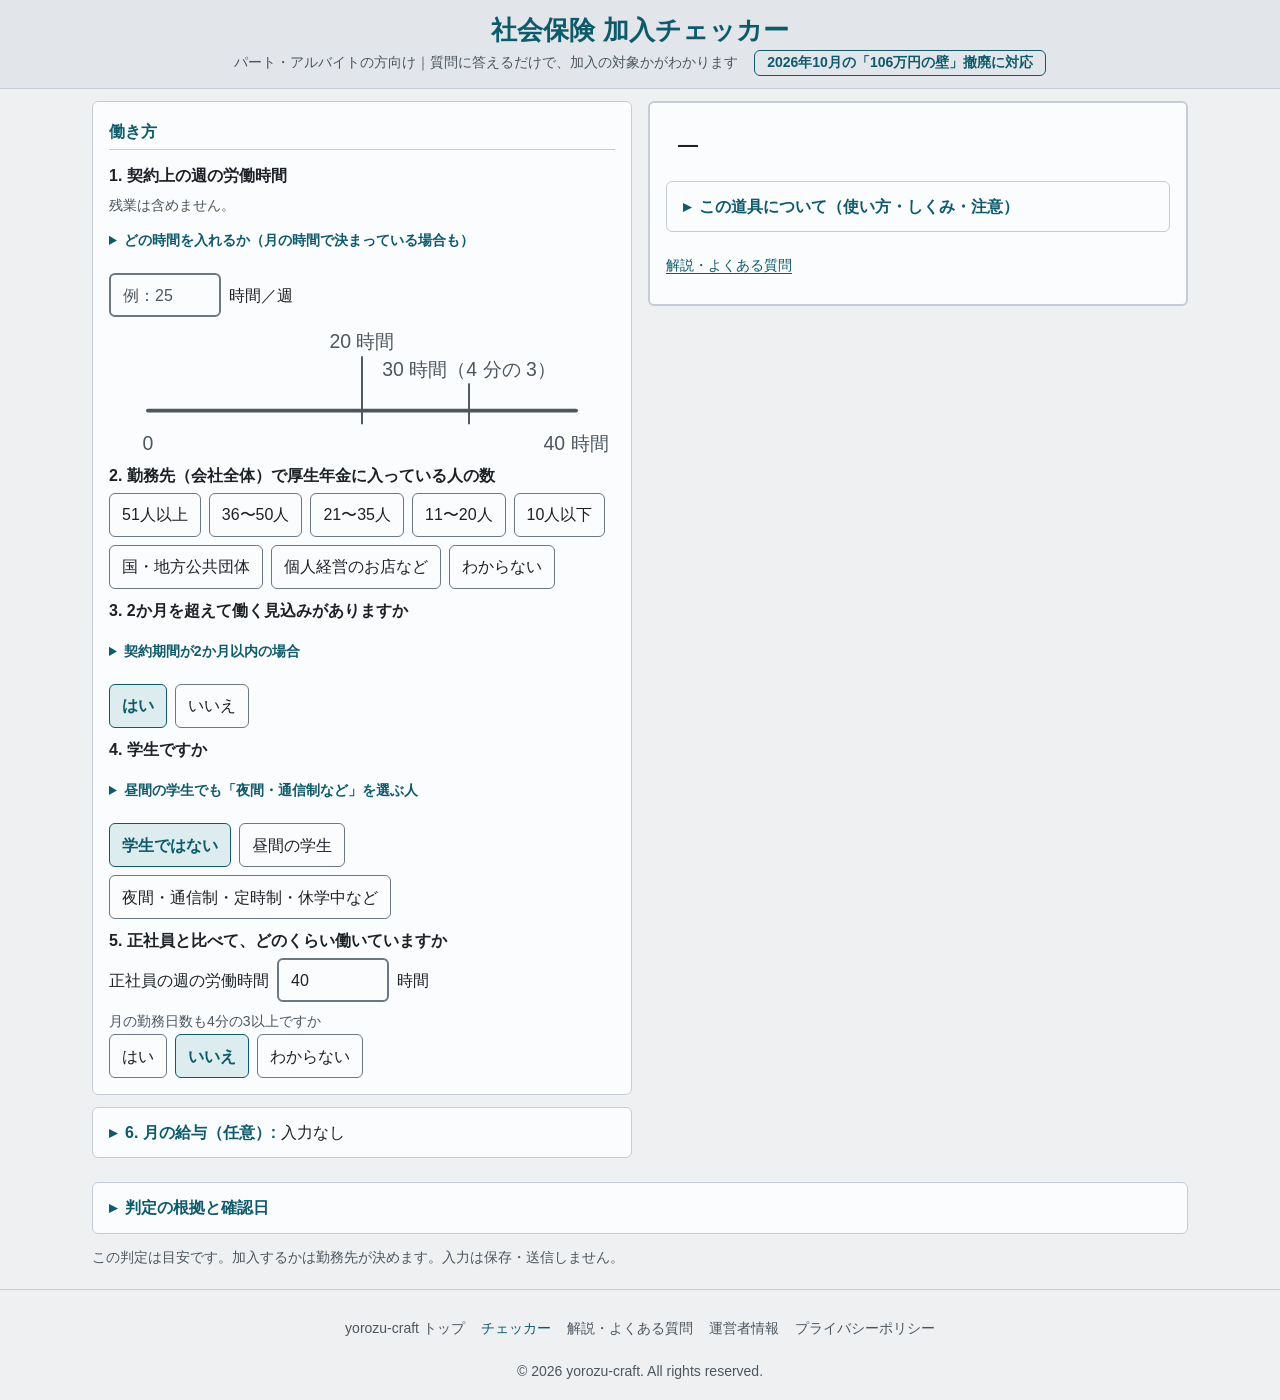
==== commit a05c70ec: "Q-1093 広告の script を外す（index.html 。所有確認の meta は残す。審査員の目でページごとに判定した 16 枚の分。D863） Co-Authored-By: Claud" ====
--- a/index.html
+++ b/index.html
@@ -37,10 +37,8 @@
   }
   </script>
 
-  <!-- Google AdSense（サイト所有確認 + 広告配信スクリプト） -->
+  <!-- Google AdSense: サイト所有確認の meta だけ（広告の script は外した。yorozu-plans D863） -->
   <meta name="google-adsense-account" content="ca-pub-5375267956079717">
-  <script async src="https://pagead2.googlesyndication.com/pagead/js/adsbygoogle.js?client=ca-pub-5375267956079717"
-     crossorigin="anonymous"></script>
 
   <link rel="icon" href="./favicon.svg" type="image/svg+xml">
   <link rel="manifest" href="/manifest.webmanifest">
@@ -228,7 +226,6 @@
       </ul>
     </nav>
     <p>&copy; 2026 yorozu-craft. All rights reserved.</p>
-    <!-- AD_PLACEHOLDER: 広告の位置を指定する場合はここに AdSense の広告ユニットを入れる（今は全ページの <head> のタグによる自動広告） -->
   </footer>
 
   <script src="./used.js"></script>
--- a/style.css
+++ b/style.css
@@ -21,7 +21,7 @@
 :where(input:not([type="checkbox"]):not([type="radio"]):not([type="range"]), select, textarea) { font-size: max(1rem, 16px); }
 :where(button, summary, [role="button"]) { min-height: var(--tap); }
 /* 1 つだけで置くリンク（nav の並び、使い方から道具へ戻るカード、言語の切り替え、パンくず）も押せる高さに。文中のリンクは対象外（WCAG 2.5.8。K192 の全巡回） */
-:where(nav li > a, p.card > a:only-child, .lang-switch a, .crumb a) { display: inline-flex; align-items: center; min-height: var(--tap); }
+:where(nav li > a, p.card > a:only-child, .lang-switch a, .crumb a) { display: inline-flex; align-items: center; justify-content: center; min-height: var(--tap); min-width: var(--tap); }
 [aria-invalid="true"] { border-color: var(--error, #ce0000) !important; }
 .field-error { color: var(--error, #ce0000); font-weight: 700; margin-top: var(--sp-1); }
 .visually-hidden {
@@ -60,18 +60,21 @@
 /* 部品: 入力の箱 */
 :where(html:not([data-skin="base"])) :where(input:not([type="checkbox"]):not([type="radio"]):not([type="range"]), select, textarea) { border: var(--line-input) solid var(--input-border); border-radius: var(--radius); background: var(--card); min-height: var(--tap); padding: var(--sp-1) var(--sp-3); }
 :where(html:not([data-skin="base"])) :where(input, select, textarea):focus { border-color: var(--text); }
-/* 部品: ボタン（主は塗り、副は線） */
-:where(html:not([data-skin="base"])) :where(button, .btn) { border: 1px solid var(--input-border); border-radius: var(--radius); background: var(--card); color: var(--text); font-weight: 700; padding: 0 var(--sp-4); cursor: pointer; }
+/* 部品: ボタン（主は塗り、副は線）。線と角丸は .btn を持たない .btn-primary（<a class="btn-primary">）にも当てる（yorozu-plans D695・Q-905） */
+:where(html:not([data-skin="base"])) :where(button, .btn, .btn-primary) { border: 1px solid var(--input-border); border-radius: var(--radius); }
+:where(html:not([data-skin="base"])) :where(button, .btn) { background: var(--card); color: var(--text); font-weight: 700; padding: 0 var(--sp-4); cursor: pointer; }
 :where(html:not([data-skin="base"])) :where(button[type="submit"], .btn-primary) { background: var(--accent); border-color: var(--accent); color: var(--on-accent); }
 /* <a> のボタンは a { color } に負けないよう、詳細度を 1 段だけ上げる（D416。主は副の後に書いて勝たせる） */
 :where(html:not([data-skin="base"])) a.btn { color: var(--text); }
 :where(html:not([data-skin="base"])) a.btn-primary { color: var(--on-accent); }
 /* 部品: チップ・面・折りたたみ（開閉の印 ▶ を残すため list-item のまま、高さは上下の余白と土台の min-height で）・結果の数字・注意の帯・固定バー */
-:where(html:not([data-skin="base"])) :where(.chip) { display: inline-flex; align-items: center; min-height: var(--tap); padding: 0 var(--sp-3); border: 1px solid var(--input-border); border-radius: var(--radius); color: var(--text); text-decoration: none; font-weight: 700; }
+:where(html:not([data-skin="base"])) :where(.chip) { display: inline-flex; align-items: center; min-height: var(--tap); min-width: var(--tap); padding: 0 var(--sp-3); border: 1px solid var(--input-border); border-radius: var(--radius); color: var(--text); text-decoration: none; font-weight: 700; }
 :where(html:not([data-skin="base"])) :where(.card) { background: var(--card); border: 1px solid var(--border); border-radius: var(--radius); padding: var(--sp-4); }
 :where(html:not([data-skin="base"])) :where(details) > summary { padding-block: var(--sp-2); cursor: pointer; font-weight: 700; }
 :where(html:not([data-skin="base"])) :where(.result-num, .money, output) { font-size: var(--fs-xl); font-weight: 800; }
 :where(html:not([data-skin="base"])) :where(.notice, [data-keep]) { border-left: 4px solid var(--text); background: var(--bg-2); padding: var(--sp-2) var(--sp-3); }
+/* 部品: ページの脚（body の直下の footer）の字は 14px（--fs-s。yorozu-plans D695） */
+:where(html:not([data-skin="base"])) :where(body > footer) { font-size: var(--fs-s); }
 :where(html:not([data-skin="base"])) :where(.fixed-bar) { position: sticky; bottom: 0; background: var(--card); border-top: 1px solid var(--border); padding: var(--sp-2) var(--sp-4); }
 /* yorozu-common:end */
 
@@ -81,7 +84,7 @@
 
 /* ヘッダー */
 .app-header { text-align: center; padding: var(--sp-3) var(--sp-4); background: var(--bg-2); border-bottom: 1px solid var(--border); }
-.app-header h1 { color: var(--accent); font-size: var(--fs-l); }
+.app-header h1 { color: var(--accent); }
 .app-header .subtitle { font-size: var(--fs-s); color: var(--muted); margin-top: var(--sp-1); }
 .app-header > p { max-width: 40em; margin-left: auto; margin-right: auto; }
 .badge { display: inline-block; margin-top: var(--sp-2); padding: 0 var(--sp-3); border: 1px solid var(--accent); border-radius: var(--radius); color: var(--accent); font-size: var(--fs-s); font-weight: 700; }
@@ -92,7 +95,6 @@
 fieldset.card { min-width: 0; }
 @media (min-width: 960px) {
   .app-header { padding: var(--sp-3) var(--sp-4); }
-  .app-header h1 { font-size: var(--fs-l); }
   .app-header .subtitle { display: inline; margin-right: var(--sp-3); }
   .badge { margin-top: 0; }
   .app-main { max-width: 1120px; grid-template-columns: minmax(0, 1fr) minmax(0, 1fr); grid-template-areas: "form result" "opt result" "stale stale" "basis basis" "disc disc"; align-items: start; padding-block: var(--sp-3); gap: var(--sp-3) var(--sp-4); }
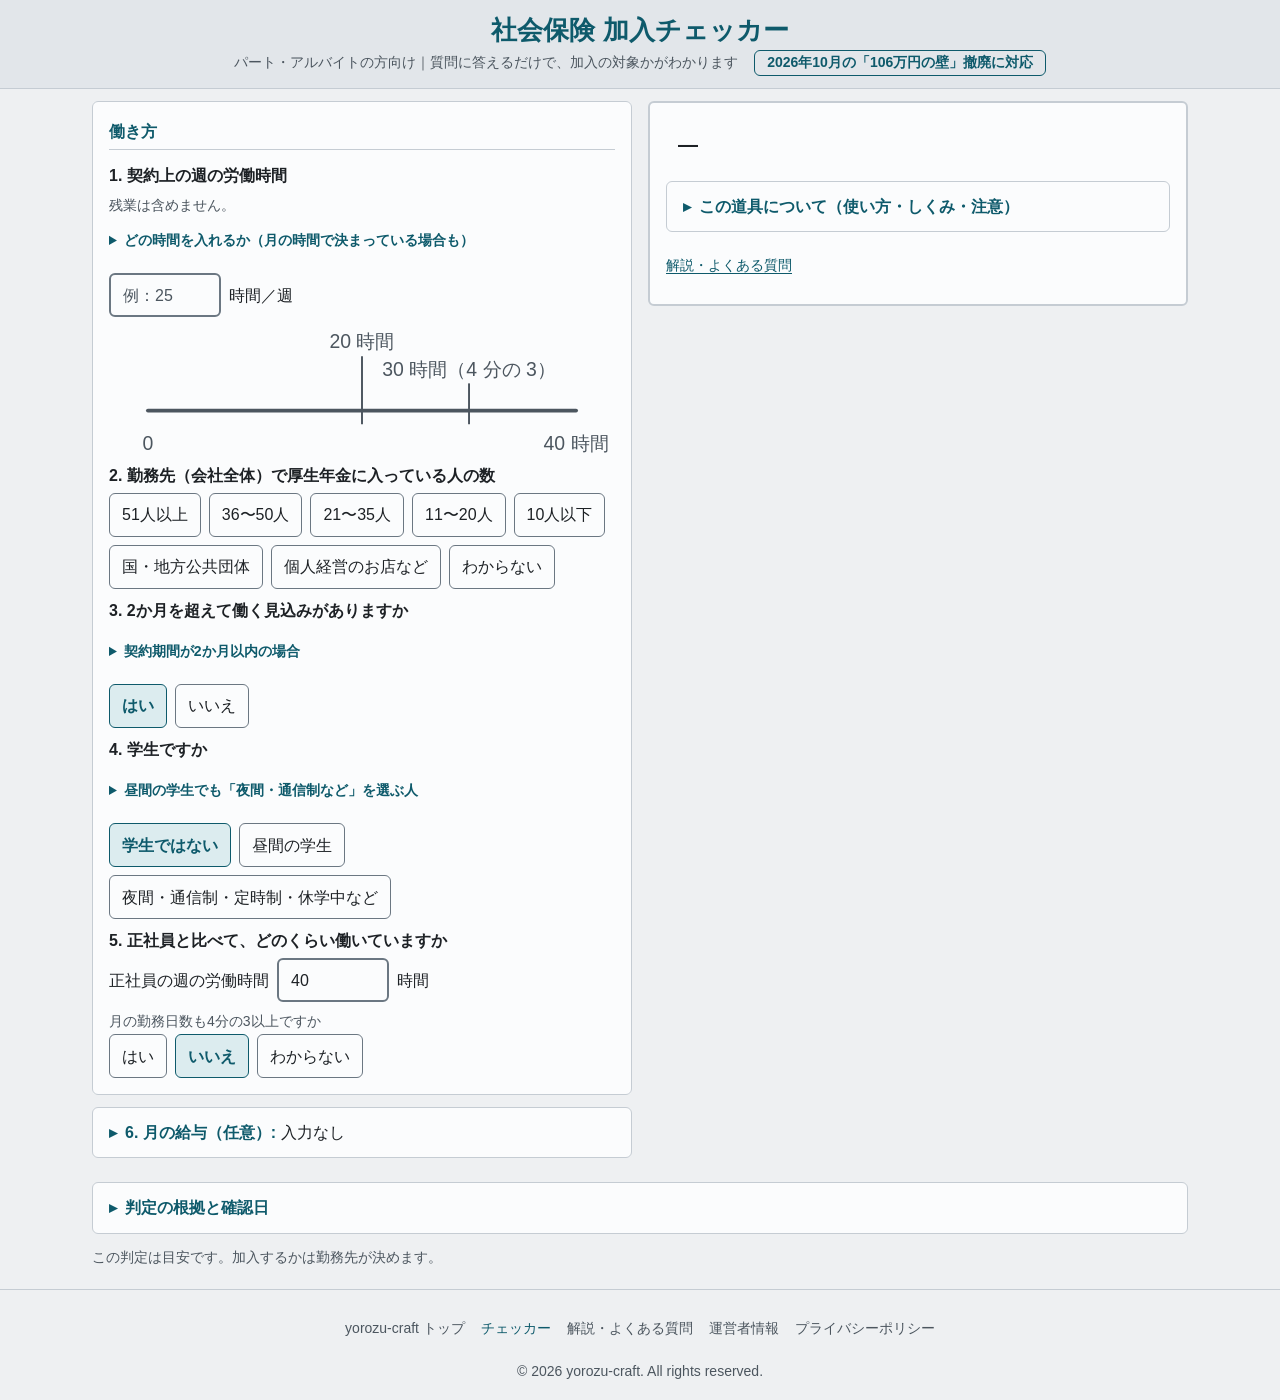
==== commit 13008b69: "Q-1213: 判定の下の「入力は保存・送信しません。」を消す（一覧 E の当てはめ。言い換えない） 「この判定は目安です。加入するかは勤務先が決めます。」は残す。title・description・" ====
--- a/index.html
+++ b/index.html
@@ -210,7 +210,7 @@
     </details>
 
     <p class="disclaimer">
-      この判定は目安です。加入するかは勤務先が決めます。入力は保存・送信しません。
+      この判定は目安です。加入するかは勤務先が決めます。
     </p>
 
   </main>
